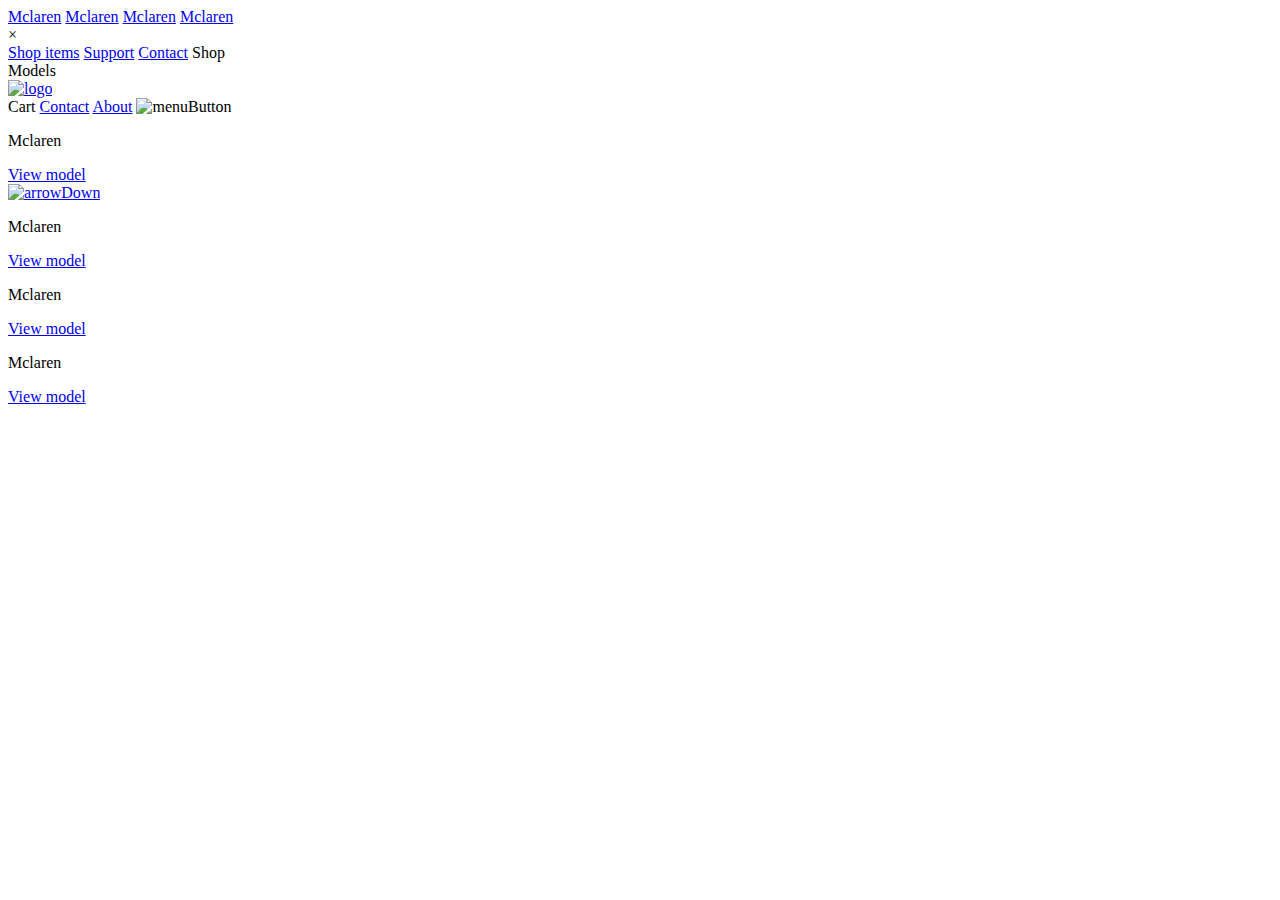
==== index.html @ 3aaa67b6 "updated file name" ====
<!DOCTYPE html>
<html lang="en">
<head>
    <meta charset="UTF-8">
    <meta http-equiv="X-UA-Compatible" content="IE=edge">
    <meta name="viewport" content="width=device-width, initial-scale=1.0">
    <link rel="stylesheet" href="styles.css">
    <script src="code.js"></script>
    <title>Webshop</title>
</head>
<body>
  <div class="container">
    <div class="modelsPopup" id="popup-2">
      <div class="modelsOverlay"></div>
      <div class="modelsContent">
        <a id="models" href="#section1">Mclaren</a>
        <a id="models" href="#section2">Mclaren</a>
        <a id="models" href="#section3">Mclaren</a>
        <a id="models" href="#section4">Mclaren</a>
      </div>
    </div>
    <div class="popup" id="popup-1">
      <div class="overlay"></div>
      <div class="content">
        <div class="contentTop">
          <div class="close-btn" onclick="toggleMenuPopup()">&times;</div>
        </div>
        <div class="contentBottom">
          <a id="navMenuButtons" href="shoppingPage.html">Shop items</a>
          <a id="navMenuButtons" href="purchase.html">Support</a>
          <a id="navMenuButtons" href="contact.html">Contact</a>
          <a id="navMenuButtons" onclick="toggleMenuPopup(true)">Shop</a>
        </div>
      </div>
    </div>
    <div id="section1" class="sections">
      <div class="navBar">
        <div class="navBarLeft">
          <a id="navBarButtons" id="modelsNavbar" onclick="toggleModelsPopup()">Models</a>
        </div>
        <div class="navBarMiddle">
          <a href="#section1">
            <img src="Images/8665089_chess_rook_icon (1).png" alt="logo" id="navLogo">
          </a>
        </div>
        <div class="navBarRight">
          <a id="navBarButtons" onclick="toggleShopPopup()">Cart</a>
          <a id="navBarButtons" href="contact.html">Contact</a>
          <a id="navBarButtons" href="#section2">About</a>
          <a onclick="toggleMenuPopup(), fadeOutFunction()">
            <img src="Images/134216_menu_lines_hamburger_icon (2).png" alt="menuButton" id="menuButton">
          </a>
        </div>
      </div>
      <div class="viewModelContainer">
        <p id="modelNames">Mclaren</p>
        <a id="viewModelButtons" href="firstModel.html">View model</a>
      </div>
      <div id="bottomSection1Div">
        <a href="#section2">
          <img src="Images/352466_arrow_down_icon (1).png" alt="arrowDown" id="arrowDown">
        </a>
      </div>
    </div>

    <div id="section2" class="sections">
      <div class="viewModelContainer">
        <p id="modelNames">Mclaren</p>
        <a id="viewModelButtons" href="secondModel.html">View model</a>
      </div>
    </div>

    <div id="section3" class="sections">
      <div class="viewModelContainer">
        <p id="modelNames">Mclaren</p>
        <a id="viewModelButtons" href="thirdModel.html">View model</a>
      </div>
    </div>

    <div id="section4" class="sections">
      <div class="viewModelContainer">
        <p id="modelNames">Mclaren</p>
        <a id="viewModelButtons" href="fourthModel.html">View model</a>
      </div>
    </div>
  </div>
  <script src="code.js"></script>
</body>
</html>
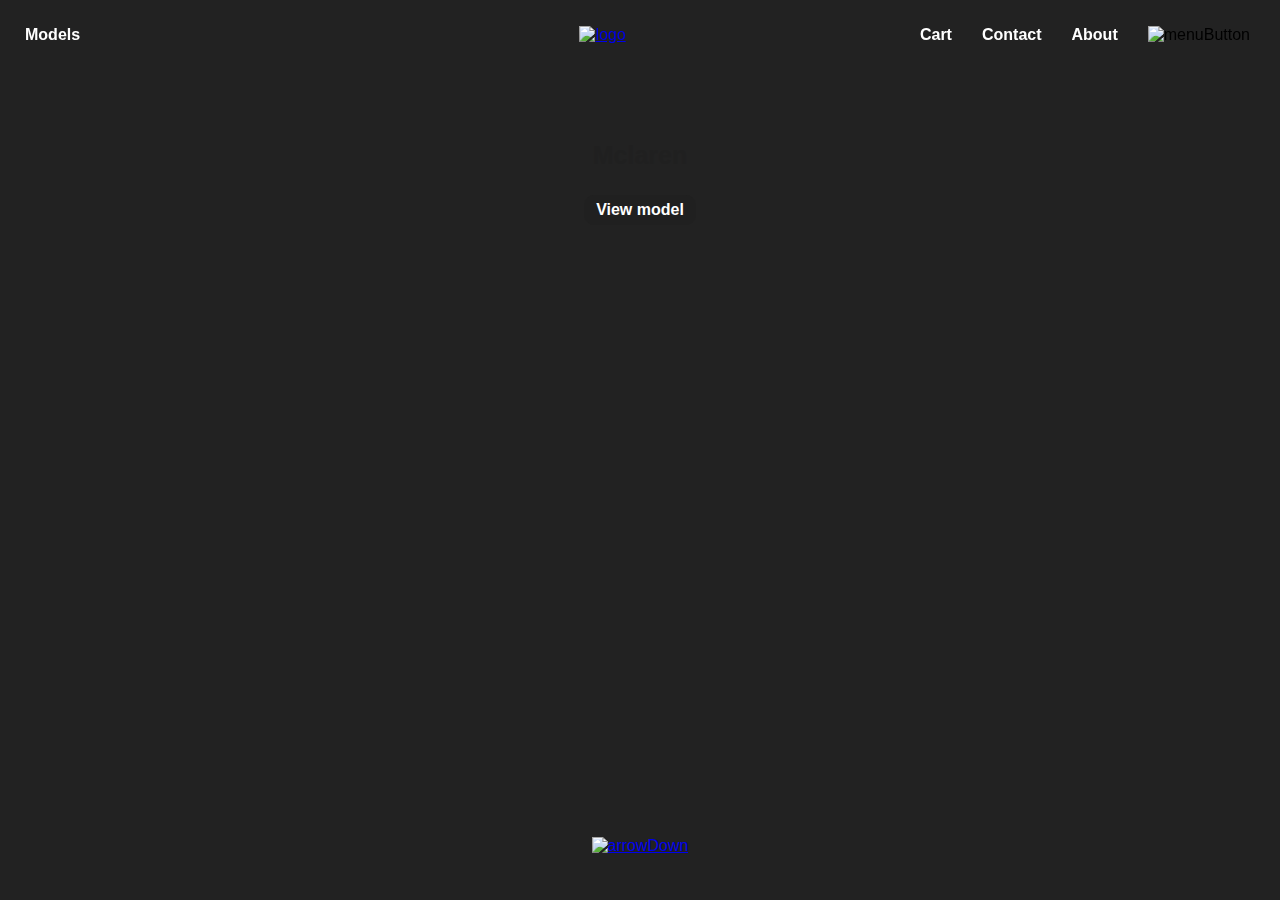
==== commit d2e54c13: "fixed a lot" ====
--- a/index.html
+++ b/index.html
@@ -30,6 +30,15 @@
           <a id="navMenuButtons" href="purchase.html">Support</a>
           <a id="navMenuButtons" href="contact.html">Contact</a>
           <a id="navMenuButtons" onclick="toggleMenuPopup(true)">Shop</a>
+        </div>
+      </div>
+    </div>
+    <div class="shopPopup" id="popup-3">
+      <div class="shopOverlay"></div>
+      <div class="shopContent">
+        <div class="close-btn" onclick="toggleShopPopup()">&times;</div>
+        <p style="font-size: 25px;">Shopping cart</p>
+        <div id="listContent">
         </div>
       </div>
     </div>
--- a/styles.css
+++ b/styles.css
@@ -0,0 +1,563 @@
+@keyframes fadeIn{
+    from {
+        opacity: 0;
+    }
+    to {
+        opacity: 1;
+    }
+}
+@keyframes fadeLeft{
+    from {
+        transform: translate(25%,0%);
+        opacity: 0;
+    }
+    to {
+        transform: translate(0%,0%);
+        opacity: 1;
+    }
+}
+@keyframes fadeRight2{
+    from {
+        transform: translate(0%,0%);
+        opacity: 1;
+    }
+    to {
+        opacity: 0;
+        transform: translate(20%,0%);
+    }
+}
+@keyframes fadeRight{
+    from {
+        transform: translate(-25%,0%);
+        opacity: 0;
+    }
+    to {
+        opacity: 1;
+        transform: translate(0%,0%);
+    }
+}
+html, body{
+    font-family: Verdana, Geneva, Tahoma, sans-serif;
+}
+html{
+    height: 100%;
+}
+body{
+    margin: 0px;
+    margin-top: 0px;
+    margin-bottom: 0px;
+    padding: 0px;
+    background-color: #222;
+    scroll-snap-type: y mandatory;
+    scroll-behavior: smooth;
+    animation: fadeIn 1.5s;
+}
+
+.container{
+    height: 100vh;
+    overflow-y: scroll;
+    scroll-snap-type: y mandatory;
+    scroll-behavior: smooth;
+}
+.sections{
+    width: 100%;
+    height: 100vh;
+    scroll-snap-align: start;
+    scroll-snap-stop: always;
+    background-position: center;
+    background-repeat: no-repeat;
+    background-size: cover;
+}
+#section1{
+    background-image: url("Images/N1iA0k.webp");
+}
+#section2{
+    background-image: url("Images/ch5uTa.jpg");
+}
+#section3{
+    background-image: url("Images/pexels-supreet-8416941.jpg");
+}
+#section4{
+    background-image: url("Images/pexels-auto-records-10550012.jpg");
+}
+.navBar{
+    width: 100%;
+    height: 70px;
+    position: fixed;
+    display: flex;
+    justify-content: space-between;
+    align-items: center;
+    align-self: flex-start !important;
+}
+.navBarLeft{
+    display: flex;
+    justify-content: space-evenly;
+    align-items: center;
+}
+.navBarMiddle{
+    margin-left: 100px;
+    display: flex;
+    justify-content: space-evenly;
+    align-items: center;
+}
+.navBarRight{
+    display: flex;
+    justify-content: space-evenly;
+    align-items: center;
+}
+.navBarLeft #navBarButtons{
+    margin-left: 25px;
+}
+
+#navBarButtons{
+    font-family: Verdana, Geneva, Tahoma, sans-serif;
+    font-weight: 900;
+    color: white;
+    text-decoration: none;
+    margin-right: 30px;
+    cursor: pointer;
+}
+#navLogo{
+    height: 30px;
+    width: 35px;
+    margin-left: 75px;
+}
+#menuButton{
+    height: 30px;
+    width: 30px;
+    margin-right: 30px;
+}
+#menuButton:hover{
+    cursor: pointer;
+}
+
+.popup .overlay{
+    position: fixed;
+    top: 0px;
+    left: 0px;
+    width: 100vw;
+    height: 100vh;
+    background: rgba(0, 0, 0, 0.7);
+    z-index: 1;
+    scale: 0;
+}
+.popup .content{
+    top: 0px;
+    left: 80%;
+    position: fixed;
+    background: #fff;
+    width: 20%;
+    height: 100vh;
+    z-index: 2;
+    text-align: center;
+    padding: 20px;
+    box-sizing: border-box;
+    scale: 0;
+}
+.popup .close-btn{
+    cursor: pointer;
+    width: 30px;
+    height: 30px;
+    background: #222;
+    color: #fff;
+    font-size: 25px;
+    font-weight: 600;
+    line-height: 30px;
+    text-align: center;
+    border-radius: 20%;
+}
+.popup.active .overlay{
+    scale: 1;
+    display: block;
+}
+
+.popup.active .content{
+    scale: 1;
+    display: flex;
+    flex-direction: column;
+    justify-content: flex-start;
+    align-items: flex-start;
+    animation: fadeLeft 0.8s;
+}
+
+.contentTop{
+    display: flex;
+    justify-content: flex-end;
+    align-items: center;
+    height: 50px;
+    width: 100%;
+}
+.contentBottom{
+    display: flex;
+    flex-direction: column;
+    justify-content: flex-start;
+    align-items: center;
+    height: 100vh;
+    width: 100%;
+}
+
+
+
+
+
+
+.modelsPopup .modelsContent{
+    top: 70px;
+    left: 100px;
+    display: flex;
+    justify-content: space-evenly;
+    align-items: center;
+    position: fixed;
+    width: 15%;
+    height: 10vh;
+    text-align: center;
+    padding: 20px;
+    box-sizing: border-box;
+    scale: 0;
+}
+.modelsPopup.active .modelsContent{
+    animation: fadeRight 0.5s;
+    scale: 1;
+}
+
+
+#models{
+    font-family: Verdana, Geneva, Tahoma, sans-serif;
+    font-weight: 800;
+    text-decoration: none;
+    font-size: 10px;
+    padding: 12px 20px;
+    margin: 10px;
+    background-color: rgb(32, 32, 32) !important;
+    color: white;
+    border-radius: 10px;
+}
+
+
+
+
+
+
+
+#navMenuButtons{
+    font-family: Verdana, Geneva, Tahoma, sans-serif;
+    font-weight: 800;
+    color: rgb(32, 32, 32) !important;
+    text-decoration: none;
+    cursor: pointer;
+    font-size: 20px;
+    padding: 12px 20px;
+    transition-duration: 0.5s;
+    margin-top: 10px;
+}
+#navMenuButtons:hover{
+    background-color: #c9c9c9;
+    border-radius: 10px;
+}
+
+
+.viewModelContainer{
+    height: 25vh;
+    width: 100%;
+    display: flex;
+    flex-direction: column;
+    justify-content: flex-end;
+    align-items: center;
+}
+#modelNames{
+    color: rgb(32, 32, 32);
+    font-family: Verdana, Geneva, Tahoma, sans-serif;
+    font-weight: 900;
+    font-size: 25px;
+}
+#viewModelButtons{
+    font-family: Verdana, Geneva, Tahoma, sans-serif;
+    font-weight: 900;
+    color: white;
+    text-decoration: none;
+    cursor: pointer;
+    background-color: rgb(32, 32, 32);
+    border-radius: 10px;
+    padding: 6px 12px;
+}
+#section1 #bottomSection1Div{
+    height: 70vh;
+    display: flex;
+    justify-content: center;
+    align-items: flex-end;
+}
+#arrowDown{
+    height: 18px;
+    width: 27px;
+}
+.bottomNavBarContainer{
+    height: 75vh;
+    width: 100%;
+    display: flex;
+    justify-content: center;
+    align-items: flex-end;
+}
+.bottomNavBar{
+    height: 10vh;
+    width: 20%;
+    display: flex;
+    justify-content: space-evenly;
+    align-items: center;
+}
+#bottomNavBarButtons{
+    font-family: Verdana, Geneva, Tahoma, sans-serif;
+    color: whitesmoke;
+    text-decoration: none;
+    cursor: pointer;
+    font-size: 12px;
+}
+.contactPage{
+    height: 100vh;
+    width: 100%;
+}
+.contactPageContent{
+    height: 80vh;
+    width: 100%;
+    display: flex;
+    justify-content: space-evenly;
+    align-items: center;
+}
+.contactPageHeader{
+    font-size: 30px;
+    color: whitesmoke;
+    font-family: Verdana, Geneva, Tahoma, sans-serif;
+}
+.contactPageText{
+    font-size: 12px;
+    color: whitesmoke;
+    font-family: Verdana, Geneva, Tahoma, sans-serif;
+}
+.contactPageHeaders{
+    font-size: 20px;
+    color: whitesmoke;
+    font-family: Verdana, Geneva, Tahoma, sans-serif;
+    font-weight: 500;
+}
+#socialMediaButtons{
+    height: 50px;
+    width: 50px;
+    margin-top: 50px;
+
+}
+.rightHalf{
+    margin-top: 20vh;
+    height: 70vh;
+    display: flex;
+    flex-direction: column;
+    align-items: center;
+    justify-content: flex-start;
+}
+.leftHalf{
+    margin-top: 20vh;
+    height: 70vh;
+    display: flex;
+    flex-direction: column;
+    align-items: flex-start;
+    justify-content: flex-start;
+}
+
+
+.shoppingPage{
+    height: 100vh;
+    width: 100%;
+    display: flex;
+    align-items: center;
+    justify-content: center;
+}
+.shoppingPageContent{
+    width: 100%;
+    height: 80vh;
+    display: flex;
+    align-items: center;
+    justify-content: center;
+    flex-wrap: wrap;
+}
+
+.card{
+    margin-top: 20px;
+    width: 300px;
+    height: 500px;
+    margin: auto;
+    text-align: center;
+    font-family: arial;
+    background-color: whitesmoke;
+    border-radius: 10px;
+    display: flex;
+    flex-direction: column;
+    align-items: center;
+    justify-content: space-evenly;
+}
+.card:hover{
+    box-shadow: 5px 5px 20px 0 black;
+}
+  
+.price{
+    font-size: 22px;
+  }
+
+#addToCartButtons{
+    border: none;
+    outline: 0;
+    padding: 10px;
+    color: black;
+    background-color: #c9c9c9;
+    text-align: center;
+    cursor: pointer;
+    width: 50%;
+    font-size: 18px;
+    border-radius: 20px;
+    font-weight: 700;
+}
+#addToCartButtons:hover{
+    opacity: 0.85;
+}
+
+.shoppingCartList{
+    width: 350px;
+    height: 100vh;
+    background-color: whitesmoke;
+}
+#listContent{
+    width: 100%;
+    height: 100%;
+    display: flex;
+    flex-direction: column;
+    justify-content: flex-start;
+    margin-top: 20px;
+}
+#wheels{
+    height: 100px;
+    display: flex;
+    justify-content: flex-start;
+    align-items: center;
+    padding: 20px;
+}
+#cleaningKit{
+    height: 100px;
+    display: flex;
+    justify-content: flex-start;
+    align-items: center;
+    padding: 20px;
+}
+#carTools{
+    height: 100px;
+    display: flex;
+    justify-content: flex-start;
+    align-items: center;
+    padding: 20px;
+}
+#nameText{
+    font-size: 22px;
+    font-weight: 600;
+    padding-right: 20px;
+}
+#addAndRemoveButtons{
+    font-size: 20px;
+    width: 30px;
+    height: 30px;
+    border: 0;
+    background-color: #c9c9c9;
+    border-radius: 10px;
+}
+#addAndRemoveButtons:hover{
+    cursor: pointer;
+}
+#closeButton{
+    padding: 4px 10px;
+    border: none;
+    background-color: #c9c9c9;
+    color: black;
+    font-size: 20px;
+    font-weight: bold;
+    cursor: pointer;
+    border-radius: 10px;
+    margin-right: 20px;
+}
+
+
+.shopPopup .shopOverlay{
+    position: fixed;
+    top: 0px;
+    left: 0px;
+    width: 100vw;
+    height: 100vh;
+    background: rgba(0, 0, 0, 0.7);
+    z-index: 1;
+    scale: 0;
+}
+.shopPopup .shopContent{
+    top: 0px;
+    left: 60%;
+    position: fixed;
+    background: #fff;
+    width: 40%;
+    height: 100vh;
+    z-index: 2;
+    text-align: center;
+    padding: 20px;
+    box-sizing: border-box;
+    scale: 0;
+}
+.shopPopup .close-btn{
+    cursor: pointer;
+    width: 30px;
+    height: 30px;
+    background: #222;
+    color: #fff;
+    font-size: 25px;
+    font-weight: 600;
+    line-height: 30px;
+    text-align: center;
+    border-radius: 20%;
+}
+.shopPopup.active .shopOverlay{
+    scale: 1;
+    display: block;
+}
+
+.shopPopup.active .shopContent{
+    scale: 1;
+    display: flex;
+    flex-direction: column;
+    justify-content: flex-start;
+    align-items: flex-start;
+    animation: fadeLeft 0.8s;
+}
+
+
+
+
+
+
+
+
+
+
+
+
+
+
+
+
+
+
+
+
+
+
+
+
+
+
+
+
+
+
+@media only screen and (max-width: 780px){
+
+}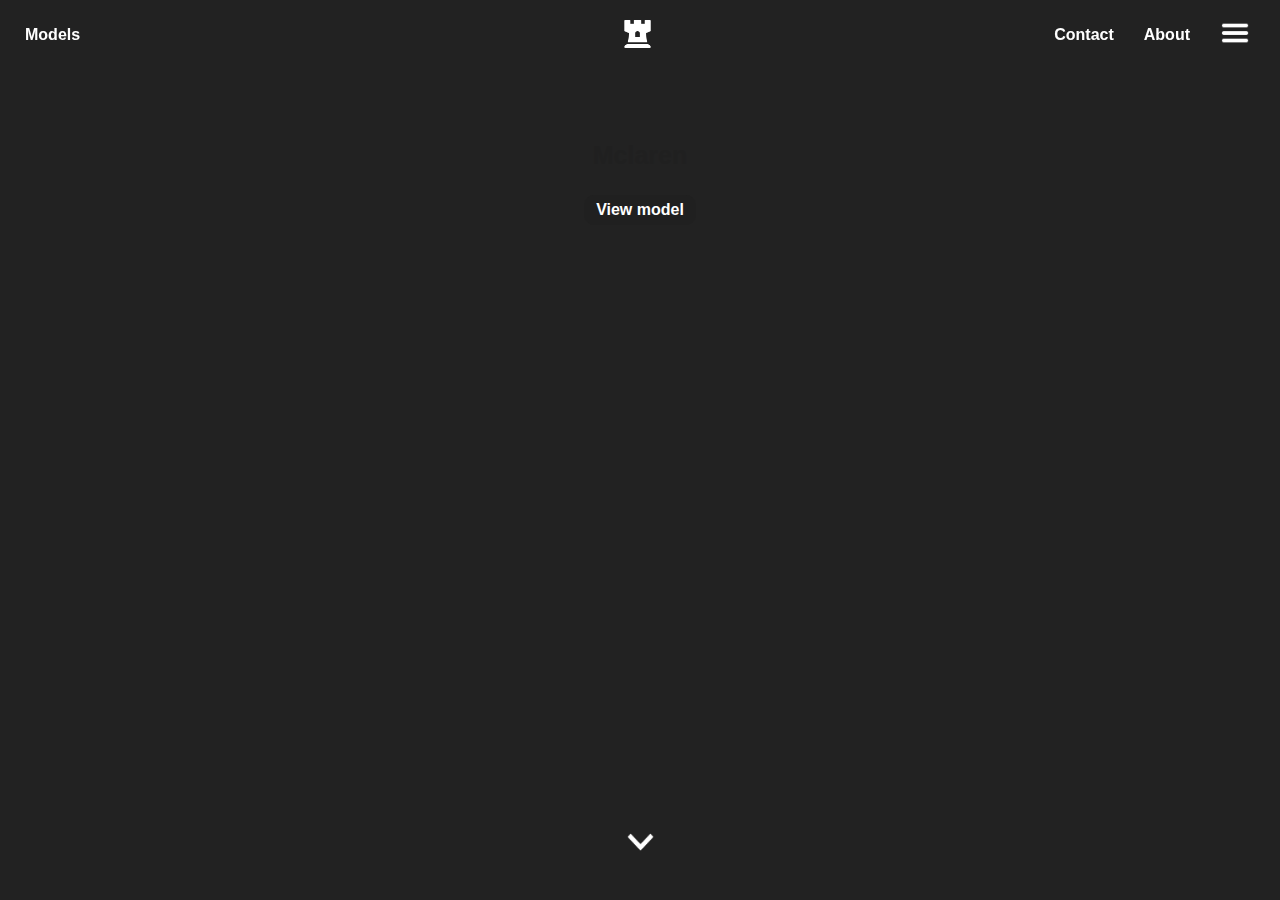
==== commit 8e54f078: "fixed validation problems" ====
--- a/index.html
+++ b/index.html
@@ -13,10 +13,10 @@
     <div class="modelsPopup" id="popup-2">
       <div class="modelsOverlay"></div>
       <div class="modelsContent">
-        <a id="models" href="#section1">Mclaren</a>
-        <a id="models" href="#section2">Mclaren</a>
-        <a id="models" href="#section3">Mclaren</a>
-        <a id="models" href="#section4">Mclaren</a>
+        <a class="models" href="#section1">Mclaren</a>
+        <a class="models" href="#section2">Mclaren</a>
+        <a class="models" href="#section3">Mclaren</a>
+        <a class="models" href="#section4">Mclaren</a>
       </div>
     </div>
     <div class="popup" id="popup-1">
@@ -26,10 +26,10 @@
           <div class="close-btn" onclick="toggleMenuPopup()">&times;</div>
         </div>
         <div class="contentBottom">
-          <a id="navMenuButtons" href="shoppingPage.html">Shop items</a>
-          <a id="navMenuButtons" href="purchase.html">Support</a>
-          <a id="navMenuButtons" href="contact.html">Contact</a>
-          <a id="navMenuButtons" onclick="toggleMenuPopup(true)">Shop</a>
+          <a class="navMenuButtons" href="index.html">Vehicles</a>
+          <a class="navMenuButtons" href="shoppingPage.html">Shop peripherals</a>
+          <a class="navMenuButtons" href="contact.html">Support</a>
+          <a class="navMenuButtons" href="contact.html">Contact</a>
         </div>
       </div>
     </div>
@@ -45,51 +45,50 @@
     <div id="section1" class="sections">
       <div class="navBar">
         <div class="navBarLeft">
-          <a id="navBarButtons" id="modelsNavbar" onclick="toggleModelsPopup()">Models</a>
+          <a class="navBarButtons" onclick="toggleModelsPopup()">Models</a>
         </div>
         <div class="navBarMiddle">
           <a href="#section1">
-            <img src="Images/8665089_chess_rook_icon (1).png" alt="logo" id="navLogo">
+            <img src="Images/8665089_chess_rook_icon(1).png" alt="logo" id="navLogo">
           </a>
         </div>
         <div class="navBarRight">
-          <a id="navBarButtons" onclick="toggleShopPopup()">Cart</a>
-          <a id="navBarButtons" href="contact.html">Contact</a>
-          <a id="navBarButtons" href="#section2">About</a>
+          <a class="navBarButtons" href="contact.html">Contact</a>
+          <a class="navBarButtons" href="#section2">About</a>
           <a onclick="toggleMenuPopup(), fadeOutFunction()">
-            <img src="Images/134216_menu_lines_hamburger_icon (2).png" alt="menuButton" id="menuButton">
+            <img src="Images/134216_menu_lines_hamburger_icon(2).png" alt="menuButton" id="menuButton">
           </a>
         </div>
       </div>
       <div class="viewModelContainer">
-        <p id="modelNames">Mclaren</p>
-        <a id="viewModelButtons" href="firstModel.html">View model</a>
+        <p class="modelNames">Mclaren</p>
+        <a class="viewModelButtons" href="firstModel.html">View model</a>
       </div>
       <div id="bottomSection1Div">
         <a href="#section2">
-          <img src="Images/352466_arrow_down_icon (1).png" alt="arrowDown" id="arrowDown">
+          <img src="Images/352466_arrow_down_icon(1).png" alt="arrowDown" id="arrowDown">
         </a>
       </div>
     </div>
 
     <div id="section2" class="sections">
       <div class="viewModelContainer">
-        <p id="modelNames">Mclaren</p>
-        <a id="viewModelButtons" href="secondModel.html">View model</a>
+        <p class="modelNames">Mclaren</p>
+        <a class="viewModelButtons" href="secondModel.html">View model</a>
       </div>
     </div>
 
     <div id="section3" class="sections">
       <div class="viewModelContainer">
-        <p id="modelNames">Mclaren</p>
-        <a id="viewModelButtons" href="thirdModel.html">View model</a>
+        <p class="modelNames">Mclaren</p>
+        <a class="viewModelButtons" href="thirdModel.html">View model</a>
       </div>
     </div>
 
     <div id="section4" class="sections">
       <div class="viewModelContainer">
-        <p id="modelNames">Mclaren</p>
-        <a id="viewModelButtons" href="fourthModel.html">View model</a>
+        <p class="modelNames">Mclaren</p>
+        <a class="viewModelButtons" href="fourthModel.html">View model</a>
       </div>
     </div>
   </div>
--- a/styles.css
+++ b/styles.css
@@ -37,7 +37,7 @@
     }
 }
 html, body{
-    font-family: Verdana, Geneva, Tahoma, sans-serif;
+    font-family:sans-serif;
 }
 html{
     height: 100%;
@@ -105,12 +105,11 @@
     justify-content: space-evenly;
     align-items: center;
 }
-.navBarLeft #navBarButtons{
+.navBarLeft .navBarButtons{
     margin-left: 25px;
 }
 
-#navBarButtons{
-    font-family: Verdana, Geneva, Tahoma, sans-serif;
+.navBarButtons{
     font-weight: 900;
     color: white;
     text-decoration: none;
@@ -120,7 +119,7 @@
 #navLogo{
     height: 30px;
     width: 35px;
-    margin-left: 75px;
+    margin-left: 10px;
 }
 #menuButton{
     height: 30px;
@@ -221,8 +220,7 @@
 }
 
 
-#models{
-    font-family: Verdana, Geneva, Tahoma, sans-serif;
+.models{
     font-weight: 800;
     text-decoration: none;
     font-size: 10px;
@@ -239,8 +237,7 @@
 
 
 
-#navMenuButtons{
-    font-family: Verdana, Geneva, Tahoma, sans-serif;
+.navMenuButtons{
     font-weight: 800;
     color: rgb(32, 32, 32) !important;
     text-decoration: none;
@@ -250,7 +247,7 @@
     transition-duration: 0.5s;
     margin-top: 10px;
 }
-#navMenuButtons:hover{
+.navMenuButtons:hover{
     background-color: #c9c9c9;
     border-radius: 10px;
 }
@@ -264,14 +261,12 @@
     justify-content: flex-end;
     align-items: center;
 }
-#modelNames{
+.modelNames{
     color: rgb(32, 32, 32);
-    font-family: Verdana, Geneva, Tahoma, sans-serif;
     font-weight: 900;
     font-size: 25px;
 }
-#viewModelButtons{
-    font-family: Verdana, Geneva, Tahoma, sans-serif;
+.viewModelButtons{
     font-weight: 900;
     color: white;
     text-decoration: none;
@@ -304,8 +299,7 @@
     justify-content: space-evenly;
     align-items: center;
 }
-#bottomNavBarButtons{
-    font-family: Verdana, Geneva, Tahoma, sans-serif;
+.bottomNavBarButtons{
     color: whitesmoke;
     text-decoration: none;
     cursor: pointer;
@@ -325,24 +319,20 @@
 .contactPageHeader{
     font-size: 30px;
     color: whitesmoke;
-    font-family: Verdana, Geneva, Tahoma, sans-serif;
 }
 .contactPageText{
     font-size: 12px;
     color: whitesmoke;
-    font-family: Verdana, Geneva, Tahoma, sans-serif;
 }
 .contactPageHeaders{
     font-size: 20px;
     color: whitesmoke;
-    font-family: Verdana, Geneva, Tahoma, sans-serif;
     font-weight: 500;
 }
-#socialMediaButtons{
+.socialMediaButtons{
     height: 50px;
     width: 50px;
     margin-top: 50px;
-
 }
 .rightHalf{
     margin-top: 20vh;
@@ -368,6 +358,7 @@
     display: flex;
     align-items: center;
     justify-content: center;
+    flex-direction: column;
 }
 .shoppingPageContent{
     width: 100%;
@@ -398,9 +389,9 @@
   
 .price{
     font-size: 22px;
-  }
-
-#addToCartButtons{
+}
+
+.addToCartButtons{
     border: none;
     outline: 0;
     padding: 10px;
@@ -413,7 +404,7 @@
     border-radius: 20px;
     font-weight: 700;
 }
-#addToCartButtons:hover{
+.addToCartButtons:hover{
     opacity: 0.85;
 }
 
@@ -429,6 +420,7 @@
     flex-direction: column;
     justify-content: flex-start;
     margin-top: 20px;
+    border-top: 2px solid black;
 }
 #wheels{
     height: 100px;
@@ -456,7 +448,7 @@
     font-weight: 600;
     padding-right: 20px;
 }
-#addAndRemoveButtons{
+.addAndRemoveButtons{
     font-size: 20px;
     width: 30px;
     height: 30px;
@@ -464,10 +456,10 @@
     background-color: #c9c9c9;
     border-radius: 10px;
 }
-#addAndRemoveButtons:hover{
-    cursor: pointer;
-}
-#closeButton{
+.addAndRemoveButtons:hover{
+    cursor: pointer;
+}
+#closeButtons{
     padding: 4px 10px;
     border: none;
     background-color: #c9c9c9;
@@ -530,6 +522,17 @@
 }
 
 
+.viewCartDiv{
+    background-color: #222;
+    width: 100%;
+    height: 10vh;
+    display: flex;
+    justify-content: center;
+    align-items: center;
+}
+.viewCartIcon:hover{
+    cursor: pointer;
+}
 
 
 
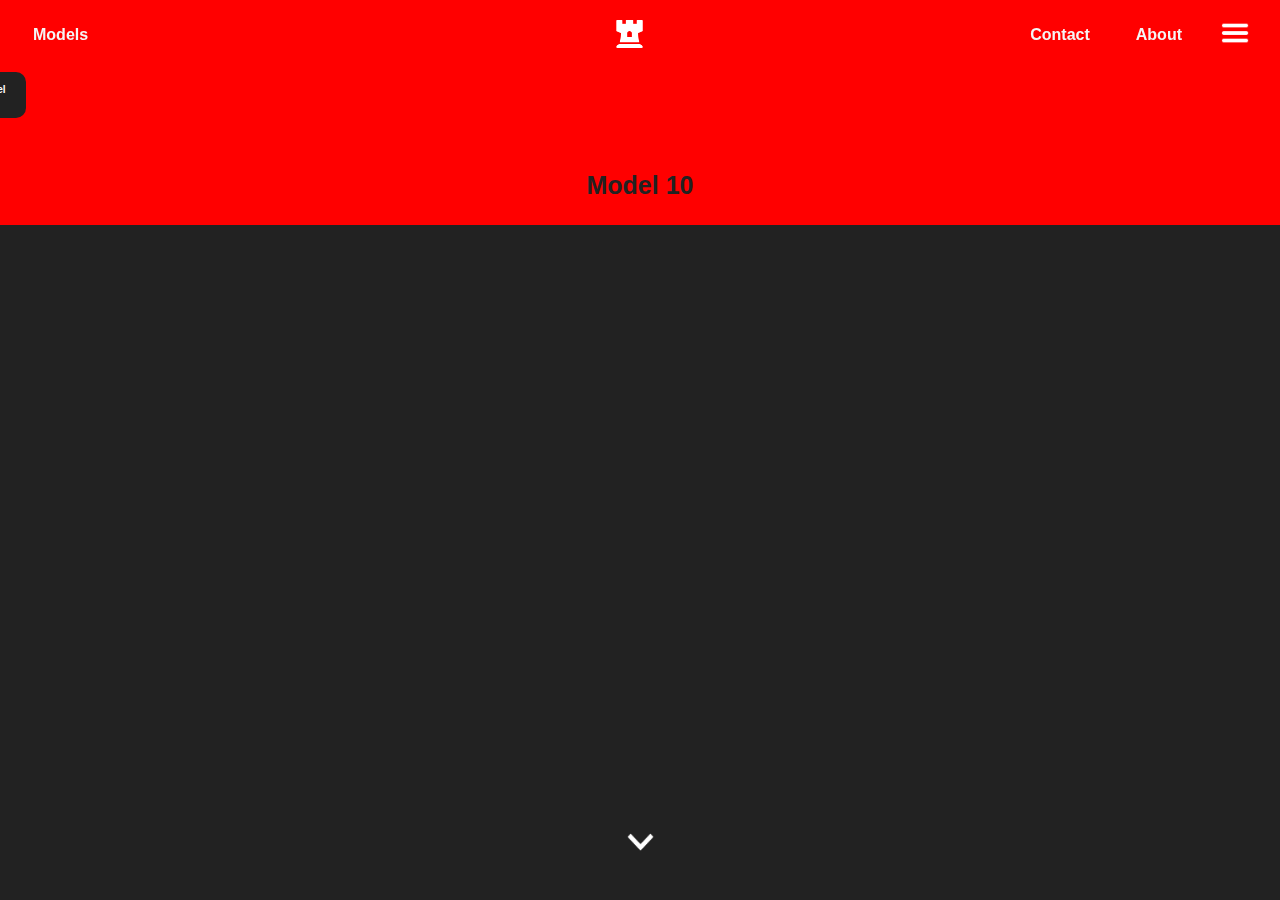
==== commit 3686daa6: "fixed problems" ====
--- a/index.html
+++ b/index.html
@@ -13,10 +13,10 @@
     <div class="modelsPopup" id="popup-2">
       <div class="modelsOverlay"></div>
       <div class="modelsContent">
-        <a class="models" href="#section1">Mclaren</a>
-        <a class="models" href="#section2">Mclaren</a>
-        <a class="models" href="#section3">Mclaren</a>
-        <a class="models" href="#section4">Mclaren</a>
+        <a class="models" href="#section1">Model 10</a>
+        <a class="models" href="#section2">Model 9</a>
+        <a class="models" href="#section3">Model 21</a>
+        <a class="models" href="#section4">Model 69</a>
       </div>
     </div>
     <div class="popup" id="popup-1">
@@ -28,8 +28,8 @@
         <div class="contentBottom">
           <a class="navMenuButtons" href="index.html">Vehicles</a>
           <a class="navMenuButtons" href="shoppingPage.html">Shop peripherals</a>
-          <a class="navMenuButtons" href="contact.html">Support</a>
           <a class="navMenuButtons" href="contact.html">Contact</a>
+          <a class="navMenuButtons" href="about.html">About</a>
         </div>
       </div>
     </div>
@@ -54,15 +54,14 @@
         </div>
         <div class="navBarRight">
           <a class="navBarButtons" href="contact.html">Contact</a>
-          <a class="navBarButtons" href="#section2">About</a>
+          <a class="navBarButtons" href="about.html">About</a>
           <a onclick="toggleMenuPopup(), fadeOutFunction()">
             <img src="Images/134216_menu_lines_hamburger_icon(2).png" alt="menuButton" id="menuButton">
           </a>
         </div>
       </div>
       <div class="viewModelContainer">
-        <p class="modelNames">Mclaren</p>
-        <a class="viewModelButtons" href="firstModel.html">View model</a>
+        <p class="modelNames">Model 10</p>
       </div>
       <div id="bottomSection1Div">
         <a href="#section2">
@@ -73,22 +72,19 @@
 
     <div id="section2" class="sections">
       <div class="viewModelContainer">
-        <p class="modelNames">Mclaren</p>
-        <a class="viewModelButtons" href="secondModel.html">View model</a>
+        <p class="modelNames">Model 9</p>
       </div>
     </div>
 
     <div id="section3" class="sections">
       <div class="viewModelContainer">
-        <p class="modelNames">Mclaren</p>
-        <a class="viewModelButtons" href="thirdModel.html">View model</a>
+        <p class="modelNames">Model 21</p>
       </div>
     </div>
 
     <div id="section4" class="sections">
       <div class="viewModelContainer">
-        <p class="modelNames">Mclaren</p>
-        <a class="viewModelButtons" href="fourthModel.html">View model</a>
+        <p class="modelNames">Model 69</p>
       </div>
     </div>
   </div>
--- a/styles.css
+++ b/styles.css
@@ -111,10 +111,16 @@
 
 .navBarButtons{
     font-weight: 900;
-    color: white;
+    color: whitesmoke;
     text-decoration: none;
     margin-right: 30px;
     cursor: pointer;
+    padding: 5px 8px;
+    transition-duration: 0.5s;
+    border-radius: 8px;
+}
+.navBarButtons:hover{
+    background-color: black;
 }
 #navLogo{
     height: 30px;
@@ -142,7 +148,7 @@
 }
 .popup .content{
     top: 0px;
-    left: 80%;
+    left: 100%;
     position: fixed;
     background: #fff;
     width: 20%;
@@ -151,7 +157,7 @@
     text-align: center;
     padding: 20px;
     box-sizing: border-box;
-    scale: 0;
+    transition: left 0.5s ease-in-out;
 }
 .popup .close-btn{
     cursor: pointer;
@@ -166,17 +172,16 @@
     border-radius: 20%;
 }
 .popup.active .overlay{
+    display: block;
     scale: 1;
-    display: block;
 }
 
 .popup.active .content{
-    scale: 1;
     display: flex;
     flex-direction: column;
     justify-content: flex-start;
     align-items: flex-start;
-    animation: fadeLeft 0.8s;
+    left: 80%;
 }
 
 .contentTop{
@@ -202,31 +207,29 @@
 
 .modelsPopup .modelsContent{
     top: 70px;
-    left: 100px;
+    left: -25%;
     display: flex;
     justify-content: space-evenly;
     align-items: center;
     position: fixed;
-    width: 15%;
-    height: 10vh;
-    text-align: center;
-    padding: 20px;
-    box-sizing: border-box;
-    scale: 0;
+    width: 20%;
+    height: 50px;
+    text-align: center;
+    transition: left 0.5s ease-in-out;
 }
 .modelsPopup.active .modelsContent{
-    animation: fadeRight 0.5s;
-    scale: 1;
+    left: 50px;
 }
 
 
 .models{
+    width: 100px;
     font-weight: 800;
     text-decoration: none;
     font-size: 10px;
     padding: 12px 20px;
     margin: 10px;
-    background-color: rgb(32, 32, 32) !important;
+    background-color: #222 !important;
     color: white;
     border-radius: 10px;
 }
@@ -238,8 +241,8 @@
 
 
 .navMenuButtons{
+    color: #222;
     font-weight: 800;
-    color: rgb(32, 32, 32) !important;
     text-decoration: none;
     cursor: pointer;
     font-size: 20px;
@@ -260,20 +263,12 @@
     flex-direction: column;
     justify-content: flex-end;
     align-items: center;
+    background-color: red;
 }
 .modelNames{
-    color: rgb(32, 32, 32);
+    color: #222;
     font-weight: 900;
     font-size: 25px;
-}
-.viewModelButtons{
-    font-weight: 900;
-    color: white;
-    text-decoration: none;
-    cursor: pointer;
-    background-color: rgb(32, 32, 32);
-    border-radius: 10px;
-    padding: 6px 12px;
 }
 #section1 #bottomSection1Div{
     height: 70vh;
@@ -335,7 +330,7 @@
     margin-top: 50px;
 }
 .rightHalf{
-    margin-top: 20vh;
+    margin-top: 15vh;
     height: 70vh;
     display: flex;
     flex-direction: column;
@@ -343,7 +338,7 @@
     justify-content: flex-start;
 }
 .leftHalf{
-    margin-top: 20vh;
+    margin-top: 15vh;
     height: 70vh;
     display: flex;
     flex-direction: column;
@@ -382,9 +377,10 @@
     flex-direction: column;
     align-items: center;
     justify-content: space-evenly;
+    transition-duration: 0.5s;
 }
 .card:hover{
-    box-shadow: 5px 5px 20px 0 black;
+    box-shadow: 0px 0px 40px 5px black;
 }
   
 .price{
@@ -395,7 +391,7 @@
     border: none;
     outline: 0;
     padding: 10px;
-    color: black;
+    color: #222;
     background-color: #c9c9c9;
     text-align: center;
     cursor: pointer;
@@ -403,9 +399,10 @@
     font-size: 18px;
     border-radius: 20px;
     font-weight: 700;
+    transition-duration: 0.5s;
 }
 .addToCartButtons:hover{
-    opacity: 0.85;
+    background-color: rgb(122, 122, 122);
 }
 
 .shoppingCartList{
@@ -420,7 +417,7 @@
     flex-direction: column;
     justify-content: flex-start;
     margin-top: 20px;
-    border-top: 2px solid black;
+    border-top: 2px solid #222;
 }
 #wheels{
     height: 100px;
@@ -455,15 +452,17 @@
     border: 0;
     background-color: #c9c9c9;
     border-radius: 10px;
+    transition-duration: 0.5s;
 }
 .addAndRemoveButtons:hover{
     cursor: pointer;
+    background-color: rgb(122, 122, 122);
 }
 #closeButtons{
     padding: 4px 10px;
     border: none;
     background-color: #c9c9c9;
-    color: black;
+    color: #222;
     font-size: 20px;
     font-weight: bold;
     cursor: pointer;
@@ -484,7 +483,7 @@
 }
 .shopPopup .shopContent{
     top: 0px;
-    left: 60%;
+    left: 100%;
     position: fixed;
     background: #fff;
     width: 40%;
@@ -493,7 +492,7 @@
     text-align: center;
     padding: 20px;
     box-sizing: border-box;
-    scale: 0;
+    transition: left 0.5s ease-in-out;
 }
 .shopPopup .close-btn{
     cursor: pointer;
@@ -509,16 +508,14 @@
 }
 .shopPopup.active .shopOverlay{
     scale: 1;
-    display: block;
 }
 
 .shopPopup.active .shopContent{
-    scale: 1;
     display: flex;
     flex-direction: column;
     justify-content: flex-start;
     align-items: flex-start;
-    animation: fadeLeft 0.8s;
+    left: 60%;
 }
 
 
@@ -533,12 +530,23 @@
 .viewCartIcon:hover{
     cursor: pointer;
 }
-
-
-
-
-
-
+#prices{
+    padding-left: 20px;
+}
+
+
+
+.aboutPageHeaders{
+    font-size: 25px;
+    color: whitesmoke;
+}
+.aboutPageTexts{
+    font-size: 14px;
+    color: whitesmoke;
+    width: 40vw;
+    height: 10vh;
+    line-height: 20px;
+}
 
 
 
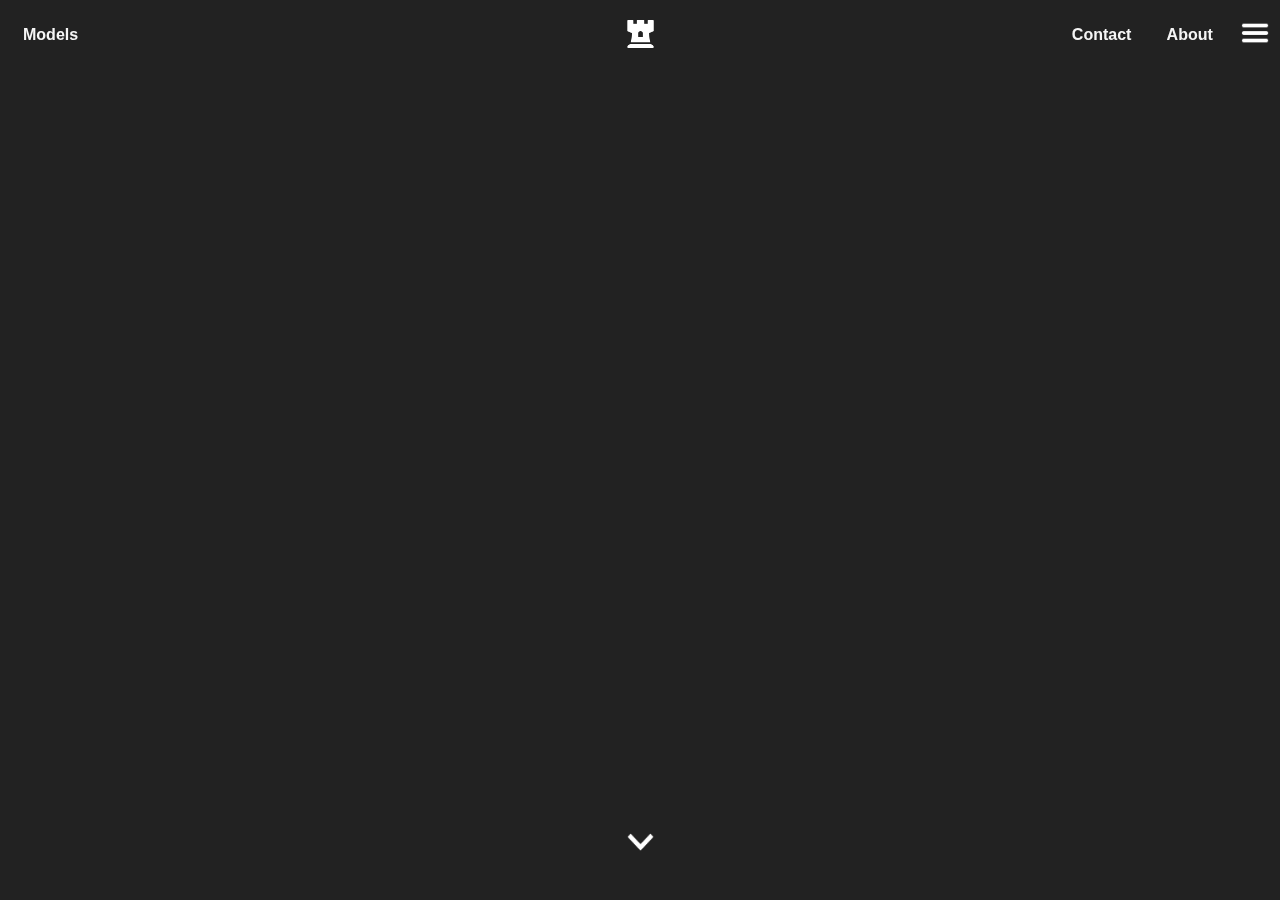
==== commit ec3cd430: "fixed positions" ====
--- a/index.html
+++ b/index.html
@@ -47,15 +47,13 @@
         <div class="navBarLeft">
           <a class="navBarButtons" onclick="toggleModelsPopup()">Models</a>
         </div>
-        <div class="navBarMiddle">
-          <a href="#section1">
-            <img src="Images/8665089_chess_rook_icon(1).png" alt="logo" id="navLogo">
-          </a>
-        </div>
+        <a href="#section1">
+          <img src="Images/8665089_chess_rook_icon(1).png" alt="logo" id="navLogo">
+        </a>
         <div class="navBarRight">
           <a class="navBarButtons" href="contact.html">Contact</a>
           <a class="navBarButtons" href="about.html">About</a>
-          <a onclick="toggleMenuPopup(), fadeOutFunction()">
+          <a onclick="toggleMenuPopup()">
             <img src="Images/134216_menu_lines_hamburger_icon(2).png" alt="menuButton" id="menuButton">
           </a>
         </div>
--- a/styles.css
+++ b/styles.css
@@ -6,38 +6,16 @@
         opacity: 1;
     }
 }
-@keyframes fadeLeft{
-    from {
-        transform: translate(25%,0%);
-        opacity: 0;
+
+@media only screen and (max-width: 800px){
+    body{
+        font-size: 12px;
     }
-    to {
-        transform: translate(0%,0%);
-        opacity: 1;
-    }
-}
-@keyframes fadeRight2{
-    from {
-        transform: translate(0%,0%);
-        opacity: 1;
-    }
-    to {
-        opacity: 0;
-        transform: translate(20%,0%);
-    }
-}
-@keyframes fadeRight{
-    from {
-        transform: translate(-25%,0%);
-        opacity: 0;
-    }
-    to {
-        opacity: 1;
-        transform: translate(0%,0%);
-    }
-}
+}
+
+
 html, body{
-    font-family:sans-serif;
+    font-family: sans-serif;
 }
 html{
     height: 100%;
@@ -81,39 +59,35 @@
     background-image: url("Images/pexels-auto-records-10550012.jpg");
 }
 .navBar{
-    width: 100%;
+    width: 100vw;
     height: 70px;
     position: fixed;
     display: flex;
+    align-items: center;
     justify-content: space-between;
-    align-items: center;
     align-self: flex-start !important;
 }
 .navBarLeft{
-    display: flex;
-    justify-content: space-evenly;
-    align-items: center;
-}
-.navBarMiddle{
-    margin-left: 100px;
-    display: flex;
-    justify-content: space-evenly;
+    width: 30vw;
+    display: flex;
+    justify-content: flex-start;
     align-items: center;
 }
 .navBarRight{
     display: flex;
-    justify-content: space-evenly;
-    align-items: center;
+    justify-content: flex-end;
+    align-items: center;
+    width: 30vw;
 }
 .navBarLeft .navBarButtons{
-    margin-left: 25px;
+    margin-left: 15px;
 }
 
 .navBarButtons{
     font-weight: 900;
     color: whitesmoke;
     text-decoration: none;
-    margin-right: 30px;
+    margin-right: 5%;
     cursor: pointer;
     padding: 5px 8px;
     transition-duration: 0.5s;
@@ -125,12 +99,11 @@
 #navLogo{
     height: 30px;
     width: 35px;
-    margin-left: 10px;
 }
 #menuButton{
     height: 30px;
     width: 30px;
-    margin-right: 30px;
+    margin-right: 10px;
 }
 #menuButton:hover{
     cursor: pointer;
@@ -148,16 +121,16 @@
 }
 .popup .content{
     top: 0px;
-    left: 100%;
+    left: 110%;
     position: fixed;
     background: #fff;
-    width: 20%;
+    width: 20vw;
     height: 100vh;
     z-index: 2;
     text-align: center;
     padding: 20px;
     box-sizing: border-box;
-    transition: left 0.5s ease-in-out;
+    transition: left 0.4s ease-in-out;
 }
 .popup .close-btn{
     cursor: pointer;
@@ -181,14 +154,14 @@
     flex-direction: column;
     justify-content: flex-start;
     align-items: flex-start;
-    left: 80%;
+    left: 80vw;
 }
 
 .contentTop{
     display: flex;
     justify-content: flex-end;
     align-items: center;
-    height: 50px;
+    height: 5%;
     width: 100%;
 }
 .contentBottom{
@@ -206,29 +179,28 @@
 
 
 .modelsPopup .modelsContent{
-    top: 70px;
-    left: -25%;
+    top: 80px;
+    left: -60vw;
     display: flex;
     justify-content: space-evenly;
     align-items: center;
     position: fixed;
-    width: 20%;
-    height: 50px;
+    width: 26%;
+    height: 5vh;
     text-align: center;
     transition: left 0.5s ease-in-out;
 }
 .modelsPopup.active .modelsContent{
-    left: 50px;
+    left: 7vw;
 }
 
 
 .models{
-    width: 100px;
     font-weight: 800;
     text-decoration: none;
-    font-size: 10px;
-    padding: 12px 20px;
-    margin: 10px;
+    font-size: 70%;
+    padding: 3% 5%;
+    margin: 3%;
     background-color: #222 !important;
     color: white;
     border-radius: 10px;
@@ -245,8 +217,8 @@
     font-weight: 800;
     text-decoration: none;
     cursor: pointer;
-    font-size: 20px;
-    padding: 12px 20px;
+    font-size: 120%;
+    padding: 8% 12%;
     transition-duration: 0.5s;
     margin-top: 10px;
 }
@@ -263,12 +235,11 @@
     flex-direction: column;
     justify-content: flex-end;
     align-items: center;
-    background-color: red;
 }
 .modelNames{
     color: #222;
     font-weight: 900;
-    font-size: 25px;
+    font-size: 130%;
 }
 #section1 #bottomSection1Div{
     height: 70vh;
@@ -336,26 +307,30 @@
     flex-direction: column;
     align-items: center;
     justify-content: flex-start;
+    width: 50%;
 }
 .leftHalf{
+    margin-left: 15%;
     margin-top: 15vh;
     height: 70vh;
     display: flex;
     flex-direction: column;
     align-items: flex-start;
     justify-content: flex-start;
+    width: 50%;
 }
 
 
 .shoppingPage{
     height: 100vh;
-    width: 100%;
+    width: 100vw;
     display: flex;
     align-items: center;
     justify-content: center;
     flex-direction: column;
 }
 .shoppingPageContent{
+    margin-top: 70px;
     width: 100%;
     height: 80vh;
     display: flex;
@@ -365,9 +340,9 @@
 }
 
 .card{
-    margin-top: 20px;
-    width: 300px;
-    height: 500px;
+    margin-top: 100px;
+    width: 25vw;
+    height: 95%;
     margin: auto;
     text-align: center;
     font-family: arial;
@@ -390,7 +365,7 @@
 .addToCartButtons{
     border: none;
     outline: 0;
-    padding: 10px;
+    padding: 3%;
     color: #222;
     background-color: #c9c9c9;
     text-align: center;
@@ -520,9 +495,7 @@
 
 
 .viewCartDiv{
-    background-color: #222;
-    width: 100%;
-    height: 10vh;
+    width: 100vw;
     display: flex;
     justify-content: center;
     align-items: center;
@@ -534,8 +507,6 @@
     padding-left: 20px;
 }
 
-
-
 .aboutPageHeaders{
     font-size: 25px;
     color: whitesmoke;
@@ -544,31 +515,9 @@
     font-size: 14px;
     color: whitesmoke;
     width: 40vw;
-    height: 10vh;
-    line-height: 20px;
-}
-
-
-
-
-
-
-
-
-
-
-
-
-
-
-
-
-
-
-
-
-
-
-@media only screen and (max-width: 780px){
-
+    line-height: 150%;
+}
+#cartIcon{
+    height: 70px;
+    width: 70px;
 }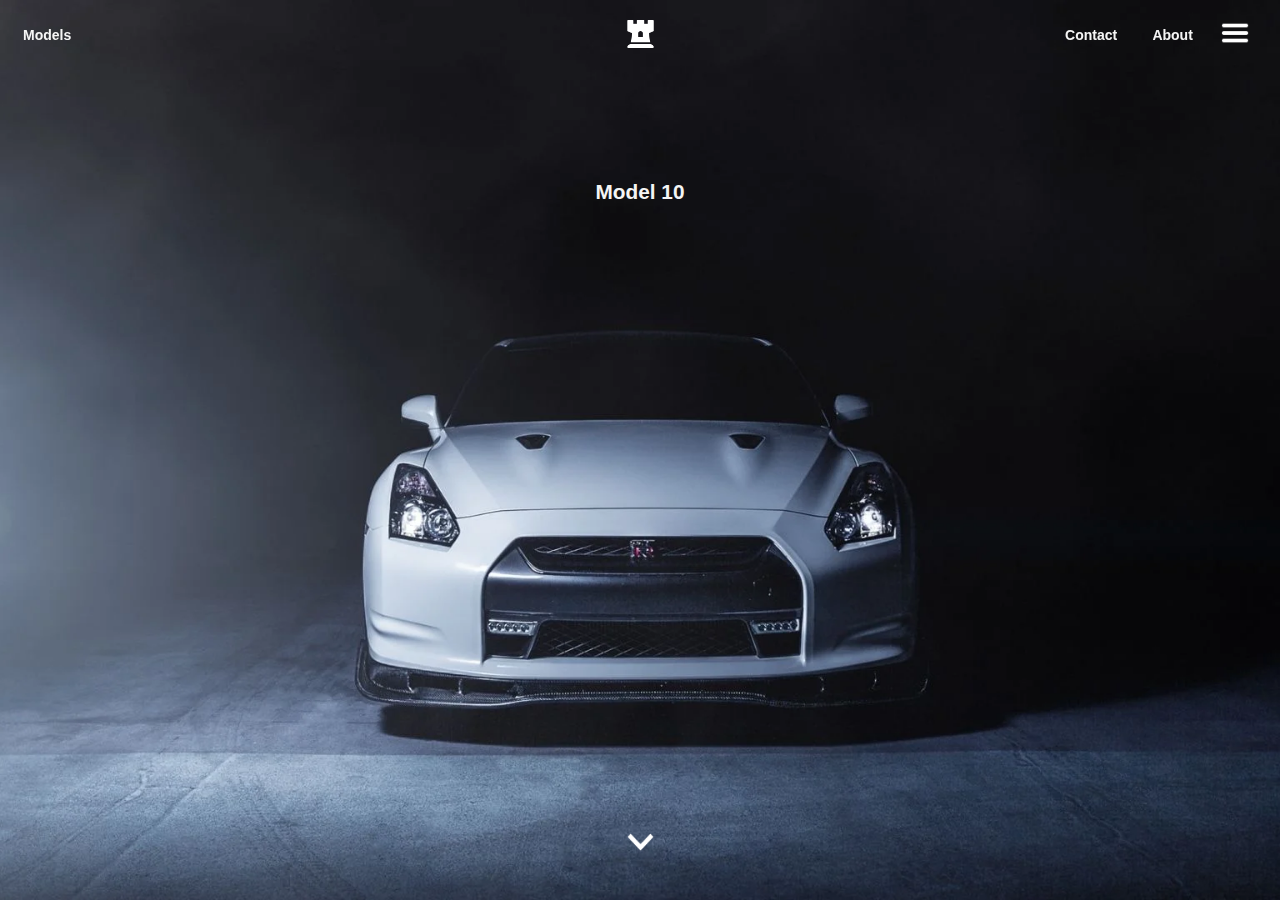
==== commit 270ced07: "fixed responsetivity" ====
--- a/index.html
+++ b/index.html
@@ -51,8 +51,8 @@
           <img src="Images/8665089_chess_rook_icon(1).png" alt="logo" id="navLogo">
         </a>
         <div class="navBarRight">
-          <a class="navBarButtons" href="contact.html">Contact</a>
-          <a class="navBarButtons" href="about.html">About</a>
+          <a class="navBarButtons" id="contactButtonNav" href="contact.html">Contact</a>
+          <a class="navBarButtons" id="aboutButtonNav" href="about.html">About</a>
           <a onclick="toggleMenuPopup()">
             <img src="Images/134216_menu_lines_hamburger_icon(2).png" alt="menuButton" id="menuButton">
           </a>
@@ -67,19 +67,16 @@
         </a>
       </div>
     </div>
-
     <div id="section2" class="sections">
       <div class="viewModelContainer">
         <p class="modelNames">Model 9</p>
       </div>
     </div>
-
     <div id="section3" class="sections">
       <div class="viewModelContainer">
         <p class="modelNames">Model 21</p>
       </div>
     </div>
-
     <div id="section4" class="sections">
       <div class="viewModelContainer">
         <p class="modelNames">Model 69</p>
--- a/styles.css
+++ b/styles.css
@@ -7,56 +7,128 @@
     }
 }
 
-@media only screen and (max-width: 800px){
-    body{
-        font-size: 12px;
-    }
-}
-
-
+@media only screen and (max-width: 768px){
+    .navBarButtons{
+        font-size: 8px !important;
+    }
+    #contactButtonNav, #aboutButtonNav{
+        display: none;
+    }
+    .popup .content{
+        width: 40vw !important;
+    }
+    .popup.active .content{
+        left: 60vw !important;
+    }
+    .popup .close-btn{
+        width: 15px !important;
+        height: 15px !important;
+        font-size: 12px !important;
+        line-height: 15px !important;
+    }
+    .navMenuButtons{
+        font-size: 10px !important;
+    }
+    #navLogo{
+        height: 18px !important;
+        width: 22px !important;
+    }
+    #menuButton{
+        height: 20px !important;
+        width: 20px !important;
+        margin-right: 10px !important;
+    }
+    .modelNames{
+        font-size: 10px !important;
+    }
+    .contactPageContent{
+        flex-direction: column !important;
+        justify-content: flex-start !important;
+        align-items: center !important;
+    }
+    .rightHalf{
+        margin-top: 10vh !important;
+        height: auto !important;
+    }
+    .aboutPageTexts{
+        width: 75vw !important;
+    }
+    #cartIcon{
+        height: 20px !important;
+        width: 20px !important;
+        margin-right: 10px !important;
+    }
+    #wheelsImage, #cleaningKitImage, #toolsImage{
+        display: none;
+    }
+    #nameText{
+        font-size: 16px !important;
+        padding-right: 8px !important;
+    }
+    #closeButtons{
+        padding: 3px 7px !important;
+        font-size: 12px !important;
+        border-radius: 8px !important;
+        margin-right: 8px !important;
+    }
+    #prices, #amountText, #quantityNr, #totalPrice{
+        font-size: 15px !important;
+    }
+}
+@media only screen and (max-width: 360px){
+    #nameText{
+        font-size: 11px !important;
+    }
+    #prices, #amountText, #quantityNr, #totalPrice{
+        font-size: 10px !important;
+    }
+}
+@media only screen and (max-height: 700px){
+    #wheels, #cleaningKit, #carTools{
+        height: 80px !important;
+    }
+}
 html, body{
     font-family: sans-serif;
 }
 html{
-    height: 100%;
+    height: 100vh;
 }
 body{
     margin: 0px;
-    margin-top: 0px;
-    margin-bottom: 0px;
     padding: 0px;
     background-color: #222;
+    animation: fadeIn 1.5s;
     scroll-snap-type: y mandatory;
     scroll-behavior: smooth;
-    animation: fadeIn 1.5s;
 }
 
 .container{
     height: 100vh;
-    overflow-y: scroll;
+    width: 100vw;
     scroll-snap-type: y mandatory;
     scroll-behavior: smooth;
+    overflow-y: scroll;
 }
 .sections{
-    width: 100%;
     height: 100vh;
     scroll-snap-align: start;
     scroll-snap-stop: always;
-    background-position: center;
     background-repeat: no-repeat;
     background-size: cover;
+    background-position: center;
 }
 #section1{
-    background-image: url("Images/N1iA0k.webp");
+    background-image: url("Images/QbwDLF.webp");
 }
 #section2{
-    background-image: url("Images/ch5uTa.jpg");
+    background-image: url("Images/155-1557450_wallpaper-nissan-gt-r-nissan-front-view-sports.jpg");
 }
 #section3{
-    background-image: url("Images/pexels-supreet-8416941.jpg");
+    background-image: url("Images/gate-nissan-nissan-gt-r-wallpaper-preview.jpg");
 }
 #section4{
-    background-image: url("Images/pexels-auto-records-10550012.jpg");
+    background-image: url("Images/mitsubishi-lancer-car-front-view-1080P-wallpaper-middle-size.jpg");
 }
 .navBar{
     width: 100vw;
@@ -92,6 +164,7 @@
     padding: 5px 8px;
     transition-duration: 0.5s;
     border-radius: 8px;
+    font-size: 14px;
 }
 .navBarButtons:hover{
     background-color: black;
@@ -103,7 +176,7 @@
 #menuButton{
     height: 30px;
     width: 30px;
-    margin-right: 10px;
+    margin-right: 30px;
 }
 #menuButton:hover{
     cursor: pointer;
@@ -185,20 +258,20 @@
     justify-content: space-evenly;
     align-items: center;
     position: fixed;
-    width: 26%;
+    width: 100px;
     height: 5vh;
     text-align: center;
     transition: left 0.5s ease-in-out;
 }
 .modelsPopup.active .modelsContent{
-    left: 7vw;
+    left: 70px;
 }
 
 
 .models{
     font-weight: 800;
     text-decoration: none;
-    font-size: 70%;
+    font-size: 10px;
     padding: 3% 5%;
     margin: 3%;
     background-color: #222 !important;
@@ -237,7 +310,7 @@
     align-items: center;
 }
 .modelNames{
-    color: #222;
+    color: whitesmoke;
     font-weight: 900;
     font-size: 130%;
 }
@@ -285,6 +358,7 @@
 .contactPageHeader{
     font-size: 30px;
     color: whitesmoke;
+    text-align: center;
 }
 .contactPageText{
     font-size: 12px;
@@ -325,13 +399,11 @@
     height: 100vh;
     width: 100vw;
     display: flex;
-    align-items: center;
     justify-content: center;
-    flex-direction: column;
 }
 .shoppingPageContent{
-    margin-top: 70px;
-    width: 100%;
+    margin-top: 50px;
+    width: 100vw;
     height: 80vh;
     display: flex;
     align-items: center;
@@ -340,9 +412,8 @@
 }
 
 .card{
-    margin-top: 100px;
-    width: 25vw;
-    height: 95%;
+    width: 300px;
+    height: 500px;
     margin: auto;
     text-align: center;
     font-family: arial;
@@ -353,6 +424,8 @@
     align-items: center;
     justify-content: space-evenly;
     transition-duration: 0.5s;
+    margin-top: 20px;
+    margin: 20px;
 }
 .card:hover{
     box-shadow: 0px 0px 40px 5px black;
@@ -394,25 +467,15 @@
     margin-top: 20px;
     border-top: 2px solid #222;
 }
-#wheels{
+#wheels, #cleaningKit, #carTools{
     height: 100px;
     display: flex;
     justify-content: flex-start;
     align-items: center;
     padding: 20px;
 }
-#cleaningKit{
+#wheelsImage, #cleaningKitImage, #toolsImage{
     height: 100px;
-    display: flex;
-    justify-content: flex-start;
-    align-items: center;
-    padding: 20px;
-}
-#carTools{
-    height: 100px;
-    display: flex;
-    justify-content: flex-start;
-    align-items: center;
     padding: 20px;
 }
 #nameText{
@@ -437,7 +500,7 @@
     padding: 4px 10px;
     border: none;
     background-color: #c9c9c9;
-    color: #222;
+    color: black;
     font-size: 20px;
     font-weight: bold;
     cursor: pointer;
@@ -461,7 +524,7 @@
     left: 100%;
     position: fixed;
     background: #fff;
-    width: 40%;
+    width: 80%;
     height: 100vh;
     z-index: 2;
     text-align: center;
@@ -490,7 +553,7 @@
     flex-direction: column;
     justify-content: flex-start;
     align-items: flex-start;
-    left: 60%;
+    left: 20%;
 }
 
 
@@ -518,6 +581,7 @@
     line-height: 150%;
 }
 #cartIcon{
-    height: 70px;
-    width: 70px;
+    height: 30px;
+    width: 30px;
+    margin-right: 20px;
 }